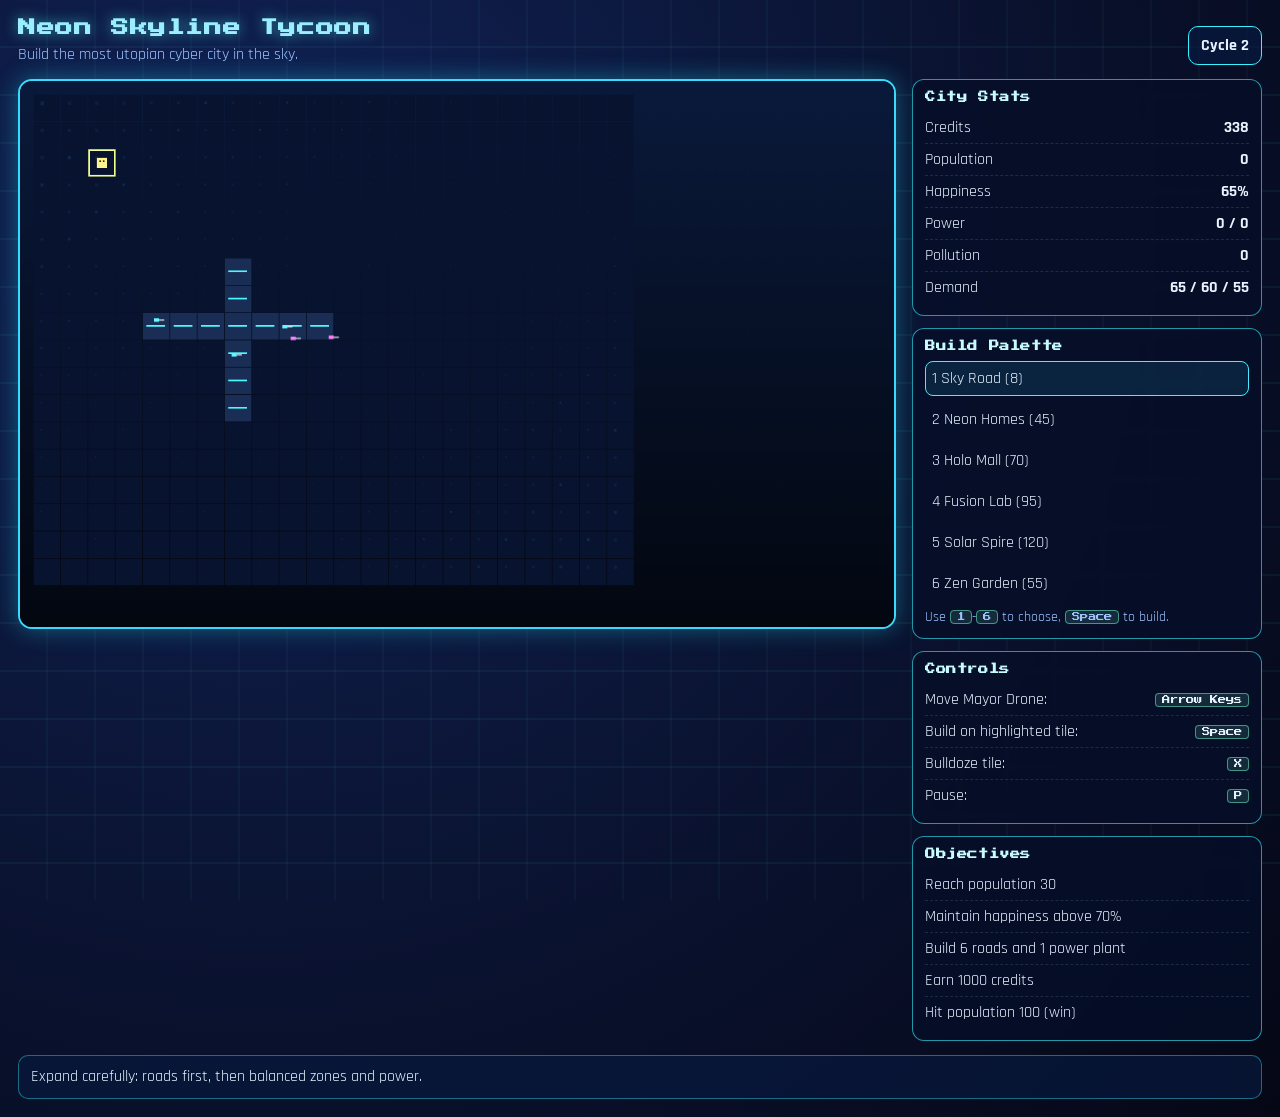
==== index.html @ f6641f3e "move website files to root for github pages" ====
<!doctype html>
<html lang="en">
  <head>
    <meta charset="UTF-8" />
    <meta name="viewport" content="width=device-width, initial-scale=1.0" />
    <title>Neon Skyline Tycoon</title>
    <link rel="preconnect" href="https://fonts.googleapis.com" />
    <link rel="preconnect" href="https://fonts.gstatic.com" crossorigin />
    <link
      href="https://fonts.googleapis.com/css2?family=Press+Start+2P&family=Rajdhani:wght@500;700&display=swap"
      rel="stylesheet"
    />
    <link rel="stylesheet" href="styles.css" />
  </head>
  <body>
    <div class="backdrop"></div>
    <main class="layout">
      <header class="topbar">
        <div>
          <h1>Neon Skyline Tycoon</h1>
          <p>Build the most utopian cyber city in the sky.</p>
        </div>
        <div class="meta" id="clock">Cycle 1</div>
      </header>

      <section class="game-wrap">
        <canvas id="game" width="1024" height="640" aria-label="game canvas"></canvas>

        <aside class="hud">
          <div class="card">
            <h2>City Stats</h2>
            <ul>
              <li><span>Credits</span><strong id="credits">0</strong></li>
              <li><span>Population</span><strong id="population">0</strong></li>
              <li><span>Happiness</span><strong id="happiness">0%</strong></li>
              <li><span>Power</span><strong id="power">0 / 0</strong></li>
              <li><span>Pollution</span><strong id="pollution">0</strong></li>
              <li><span>Demand</span><strong id="demand">0 / 0 / 0</strong></li>
            </ul>
          </div>

          <div class="card">
            <h2>Build Palette</h2>
            <ul class="palette" id="palette"></ul>
            <p class="tip">Use <kbd>1</kbd>-<kbd>6</kbd> to choose, <kbd>Space</kbd> to build.</p>
          </div>

          <div class="card">
            <h2>Controls</h2>
            <ul>
              <li>Move Mayor Drone: <kbd>Arrow Keys</kbd></li>
              <li>Build on highlighted tile: <kbd>Space</kbd></li>
              <li>Bulldoze tile: <kbd>X</kbd></li>
              <li>Pause: <kbd>P</kbd></li>
            </ul>
          </div>

          <div class="card">
            <h2>Objectives</h2>
            <ol id="objectives"></ol>
          </div>
        </aside>
      </section>

      <footer class="status" id="status">Welcome to your floating district.</footer>
    </main>

    <script src="game.js"></script>
  </body>
</html>
---- styles.css ----
:root {
  --bg0: #050715;
  --bg1: #0b1536;
  --bg2: #102256;
  --panel: rgba(6, 14, 40, 0.86);
  --panel-border: #38f2ff;
  --accent: #5eff9d;
  --warn: #ffd166;
  --danger: #ff6b6b;
  --text: #e8f3ff;
  --muted: #9ec3ff;
}

* {
  box-sizing: border-box;
}

html,
body {
  margin: 0;
  min-height: 100%;
  background: radial-gradient(circle at 20% 20%, var(--bg2), var(--bg1) 45%, var(--bg0));
  color: var(--text);
  font-family: "Rajdhani", sans-serif;
}

.backdrop {
  position: fixed;
  inset: 0;
  pointer-events: none;
  background-image:
    linear-gradient(transparent 96%, rgba(120, 255, 240, 0.15) 96%),
    linear-gradient(90deg, transparent 96%, rgba(120, 255, 240, 0.1) 96%);
  background-size: 48px 48px;
  opacity: 0.35;
}

.layout {
  position: relative;
  max-width: 1500px;
  margin: 0 auto;
  padding: 18px;
}

.topbar {
  display: flex;
  align-items: flex-end;
  justify-content: space-between;
  gap: 16px;
  margin-bottom: 14px;
}

h1,
h2 {
  margin: 0;
  font-family: "Press Start 2P", cursive;
  letter-spacing: 0.6px;
}

h1 {
  font-size: 1.1rem;
  color: #9beeff;
  text-shadow: 0 0 14px rgba(80, 255, 246, 0.55);
}

.topbar p {
  margin: 8px 0 0;
  color: var(--muted);
}

.meta {
  padding: 8px 12px;
  border: 1px solid var(--panel-border);
  border-radius: 10px;
  background: rgba(8, 25, 62, 0.76);
  font-weight: 700;
}

.game-wrap {
  display: grid;
  grid-template-columns: minmax(320px, 1fr) 350px;
  gap: 16px;
  align-items: start;
}

#game {
  width: 100%;
  height: auto;
  border-radius: 14px;
  border: 2px solid #3cd9ff;
  box-shadow: 0 0 25px rgba(32, 236, 255, 0.35);
  background: #01060f;
}

.hud {
  display: grid;
  gap: 12px;
}

.card {
  background: var(--panel);
  border: 1px solid rgba(56, 242, 255, 0.6);
  border-radius: 12px;
  padding: 12px;
  backdrop-filter: blur(2px);
}

.card h2 {
  font-size: 0.64rem;
  margin-bottom: 10px;
  color: #c7fbff;
}

.card ul,
.card ol {
  margin: 0;
  padding: 0;
  list-style: none;
}

.card li {
  display: flex;
  justify-content: space-between;
  align-items: center;
  gap: 12px;
  padding: 5px 0;
  border-bottom: 1px dashed rgba(155, 225, 255, 0.14);
}

.card li:last-child {
  border-bottom: none;
}

.palette {
  display: grid;
  gap: 6px;
}

.palette li {
  cursor: pointer;
  border: 1px solid transparent;
  border-radius: 8px;
  padding: 6px;
  transition: 130ms ease;
}

.palette li.active,
.palette li:hover {
  border-color: #4be9ff;
  background: rgba(52, 214, 255, 0.1);
}

.tip {
  margin: 8px 0 0;
  color: var(--muted);
  font-size: 0.9rem;
}

kbd {
  background: rgba(120, 255, 210, 0.12);
  border: 1px solid rgba(120, 255, 210, 0.5);
  border-radius: 4px;
  padding: 2px 6px;
  font-family: "Press Start 2P", cursive;
  font-size: 0.52rem;
}

.status {
  margin-top: 14px;
  padding: 10px 12px;
  border-radius: 10px;
  background: rgba(8, 25, 62, 0.7);
  border: 1px solid rgba(56, 242, 255, 0.4);
  min-height: 44px;
}

@media (max-width: 1180px) {
  .game-wrap {
    grid-template-columns: 1fr;
  }

  .hud {
    grid-template-columns: repeat(2, minmax(200px, 1fr));
  }
}

@media (max-width: 780px) {
  .hud {
    grid-template-columns: 1fr;
  }

  h1 {
    font-size: 0.86rem;
  }
}
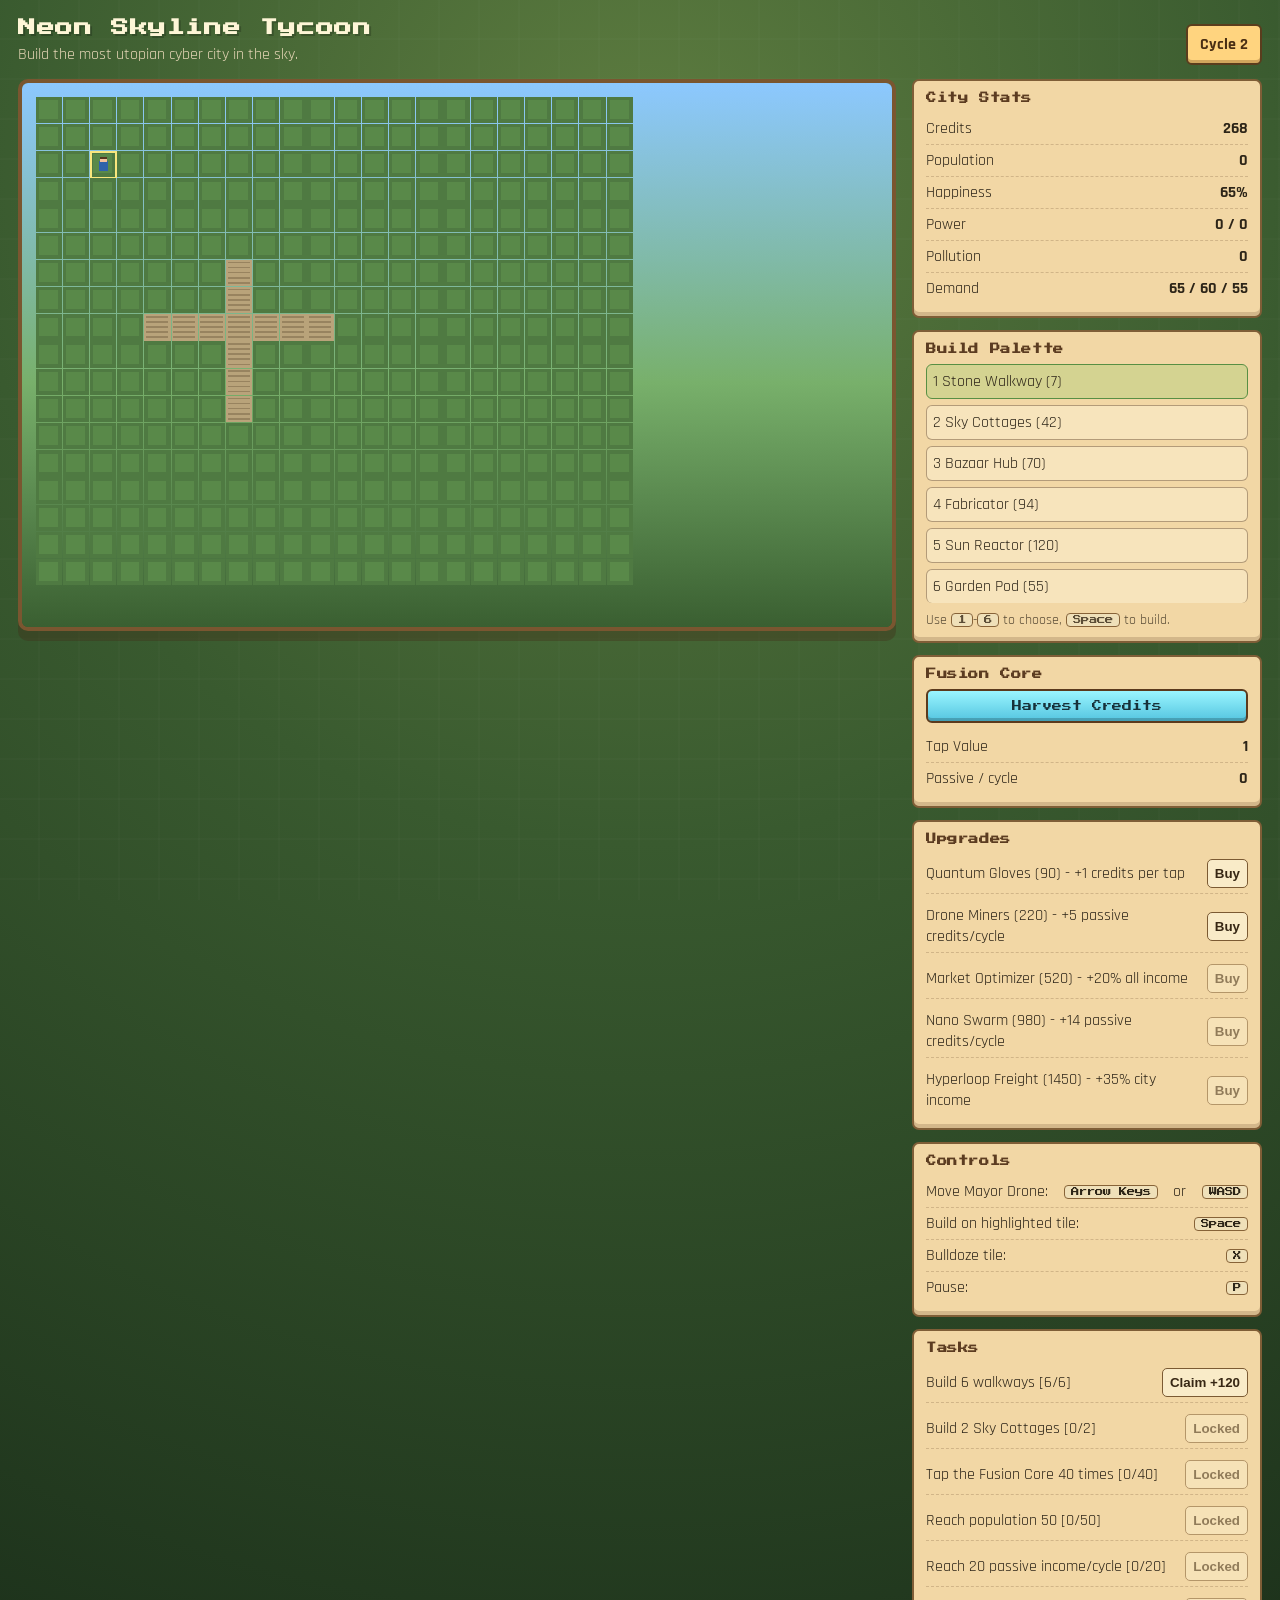
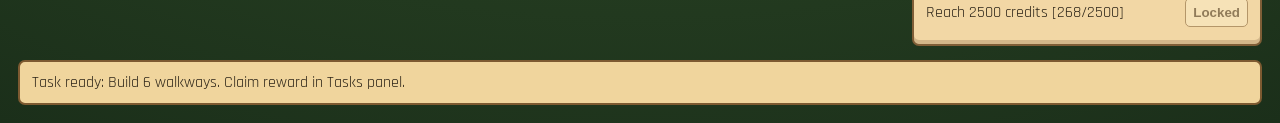
==== commit 399f4a79: "v2" ====
--- a/index.html
+++ b/index.html
@@ -46,9 +46,23 @@
           </div>
 
           <div class="card">
+            <h2>Fusion Core</h2>
+            <button id="core-click" class="core-button">Harvest Credits</button>
+            <ul>
+              <li><span>Tap Value</span><strong id="tap-value">1</strong></li>
+              <li><span>Passive / cycle</span><strong id="passive-rate">0</strong></li>
+            </ul>
+          </div>
+
+          <div class="card">
+            <h2>Upgrades</h2>
+            <ul class="upgrades" id="upgrades"></ul>
+          </div>
+
+          <div class="card">
             <h2>Controls</h2>
             <ul>
-              <li>Move Mayor Drone: <kbd>Arrow Keys</kbd></li>
+              <li>Move Mayor Drone: <kbd>Arrow Keys</kbd> or <kbd>WASD</kbd></li>
               <li>Build on highlighted tile: <kbd>Space</kbd></li>
               <li>Bulldoze tile: <kbd>X</kbd></li>
               <li>Pause: <kbd>P</kbd></li>
@@ -56,8 +70,8 @@
           </div>
 
           <div class="card">
-            <h2>Objectives</h2>
-            <ol id="objectives"></ol>
+            <h2>Tasks</h2>
+            <ol id="objectives" class="tasks"></ol>
           </div>
         </aside>
       </section>
--- a/styles.css
+++ b/styles.css
@@ -1,14 +1,15 @@
 :root {
-  --bg0: #050715;
-  --bg1: #0b1536;
-  --bg2: #102256;
-  --panel: rgba(6, 14, 40, 0.86);
-  --panel-border: #38f2ff;
-  --accent: #5eff9d;
-  --warn: #ffd166;
-  --danger: #ff6b6b;
-  --text: #e8f3ff;
-  --muted: #9ec3ff;
+  --bg0: #1b2f1a;
+  --bg1: #274425;
+  --bg2: #395a2f;
+  --panel: #f2d7a5;
+  --panel-dark: #d8b67f;
+  --panel-border: #7f5e37;
+  --accent: #58b368;
+  --warn: #d69231;
+  --danger: #cb4a3e;
+  --text: #2d2518;
+  --muted: #5b4d37;
 }
 
 * {
@@ -19,7 +20,7 @@
 body {
   margin: 0;
   min-height: 100%;
-  background: radial-gradient(circle at 20% 20%, var(--bg2), var(--bg1) 45%, var(--bg0));
+  background: radial-gradient(circle at 50% 10%, #5e7d40, var(--bg2) 40%, var(--bg0));
   color: var(--text);
   font-family: "Rajdhani", sans-serif;
 }
@@ -29,10 +30,10 @@
   inset: 0;
   pointer-events: none;
   background-image:
-    linear-gradient(transparent 96%, rgba(120, 255, 240, 0.15) 96%),
-    linear-gradient(90deg, transparent 96%, rgba(120, 255, 240, 0.1) 96%);
-  background-size: 48px 48px;
-  opacity: 0.35;
+    linear-gradient(transparent 95%, rgba(255, 255, 255, 0.08) 95%),
+    linear-gradient(90deg, transparent 95%, rgba(255, 255, 255, 0.08) 95%);
+  background-size: 40px 40px;
+  opacity: 0.22;
 }
 
 .layout {
@@ -59,21 +60,23 @@
 
 h1 {
   font-size: 1.1rem;
-  color: #9beeff;
-  text-shadow: 0 0 14px rgba(80, 255, 246, 0.55);
+  color: #fef6d7;
+  text-shadow: 2px 2px 0 rgba(0, 0, 0, 0.2);
 }
 
 .topbar p {
   margin: 8px 0 0;
-  color: var(--muted);
+  color: #e4d5b5;
 }
 
 .meta {
   padding: 8px 12px;
-  border: 1px solid var(--panel-border);
-  border-radius: 10px;
-  background: rgba(8, 25, 62, 0.76);
+  border: 2px solid #5a3d1d;
+  border-radius: 6px;
+  background: #ffd47f;
+  color: #4a2f14;
   font-weight: 700;
+  box-shadow: inset 0 -3px 0 rgba(121, 78, 29, 0.34);
 }
 
 .game-wrap {
@@ -86,10 +89,11 @@
 #game {
   width: 100%;
   height: auto;
-  border-radius: 14px;
-  border: 2px solid #3cd9ff;
-  box-shadow: 0 0 25px rgba(32, 236, 255, 0.35);
-  background: #01060f;
+  image-rendering: pixelated;
+  border-radius: 10px;
+  border: 4px solid #7a5630;
+  box-shadow: 0 10px 0 rgba(66, 44, 24, 0.35);
+  background: #355a2e;
 }
 
 .hud {
@@ -99,16 +103,16 @@
 
 .card {
   background: var(--panel);
-  border: 1px solid rgba(56, 242, 255, 0.6);
-  border-radius: 12px;
+  border: 2px solid var(--panel-border);
+  border-radius: 7px;
   padding: 12px;
-  backdrop-filter: blur(2px);
+  box-shadow: inset 0 -4px 0 rgba(84, 58, 31, 0.2);
 }
 
 .card h2 {
   font-size: 0.64rem;
   margin-bottom: 10px;
-  color: #c7fbff;
+  color: #5c3c21;
 }
 
 .card ul,
@@ -124,7 +128,7 @@
   align-items: center;
   gap: 12px;
   padding: 5px 0;
-  border-bottom: 1px dashed rgba(155, 225, 255, 0.14);
+  border-bottom: 1px dashed rgba(90, 62, 33, 0.22);
 }
 
 .card li:last-child {
@@ -138,16 +142,17 @@
 
 .palette li {
   cursor: pointer;
-  border: 1px solid transparent;
-  border-radius: 8px;
+  border: 1px solid rgba(96, 68, 40, 0.45);
+  border-radius: 6px;
   padding: 6px;
   transition: 130ms ease;
+  background: rgba(255, 245, 220, 0.42);
 }
 
 .palette li.active,
 .palette li:hover {
-  border-color: #4be9ff;
-  background: rgba(52, 214, 255, 0.1);
+  border-color: #588f44;
+  background: rgba(143, 202, 99, 0.3);
 }
 
 .tip {
@@ -156,9 +161,50 @@
   font-size: 0.9rem;
 }
 
+.core-button {
+  width: 100%;
+  border: 2px solid #5b3a1d;
+  border-radius: 6px;
+  background: linear-gradient(180deg, #9af5ff, #54c5e0);
+  color: #17313a;
+  font-family: "Press Start 2P", cursive;
+  font-size: 0.62rem;
+  padding: 10px 8px;
+  margin-bottom: 8px;
+  cursor: pointer;
+  box-shadow: inset 0 -3px 0 rgba(0, 0, 0, 0.2);
+}
+
+.core-button:active {
+  transform: translateY(1px);
+}
+
+.upgrades,
+.tasks {
+  display: grid;
+  gap: 6px;
+}
+
+.upgrade-button,
+.task-button {
+  border: 1px solid #7b5a33;
+  border-radius: 5px;
+  background: #f9ebc8;
+  color: #372714;
+  padding: 6px 7px;
+  font-weight: 700;
+  cursor: pointer;
+}
+
+.upgrade-button[disabled],
+.task-button[disabled] {
+  opacity: 0.52;
+  cursor: not-allowed;
+}
+
 kbd {
-  background: rgba(120, 255, 210, 0.12);
-  border: 1px solid rgba(120, 255, 210, 0.5);
+  background: #efe0b9;
+  border: 1px solid #876338;
   border-radius: 4px;
   padding: 2px 6px;
   font-family: "Press Start 2P", cursive;
@@ -168,9 +214,9 @@
 .status {
   margin-top: 14px;
   padding: 10px 12px;
-  border-radius: 10px;
-  background: rgba(8, 25, 62, 0.7);
-  border: 1px solid rgba(56, 242, 255, 0.4);
+  border-radius: 7px;
+  background: #f0d59d;
+  border: 2px solid #7d5a31;
   min-height: 44px;
 }
 
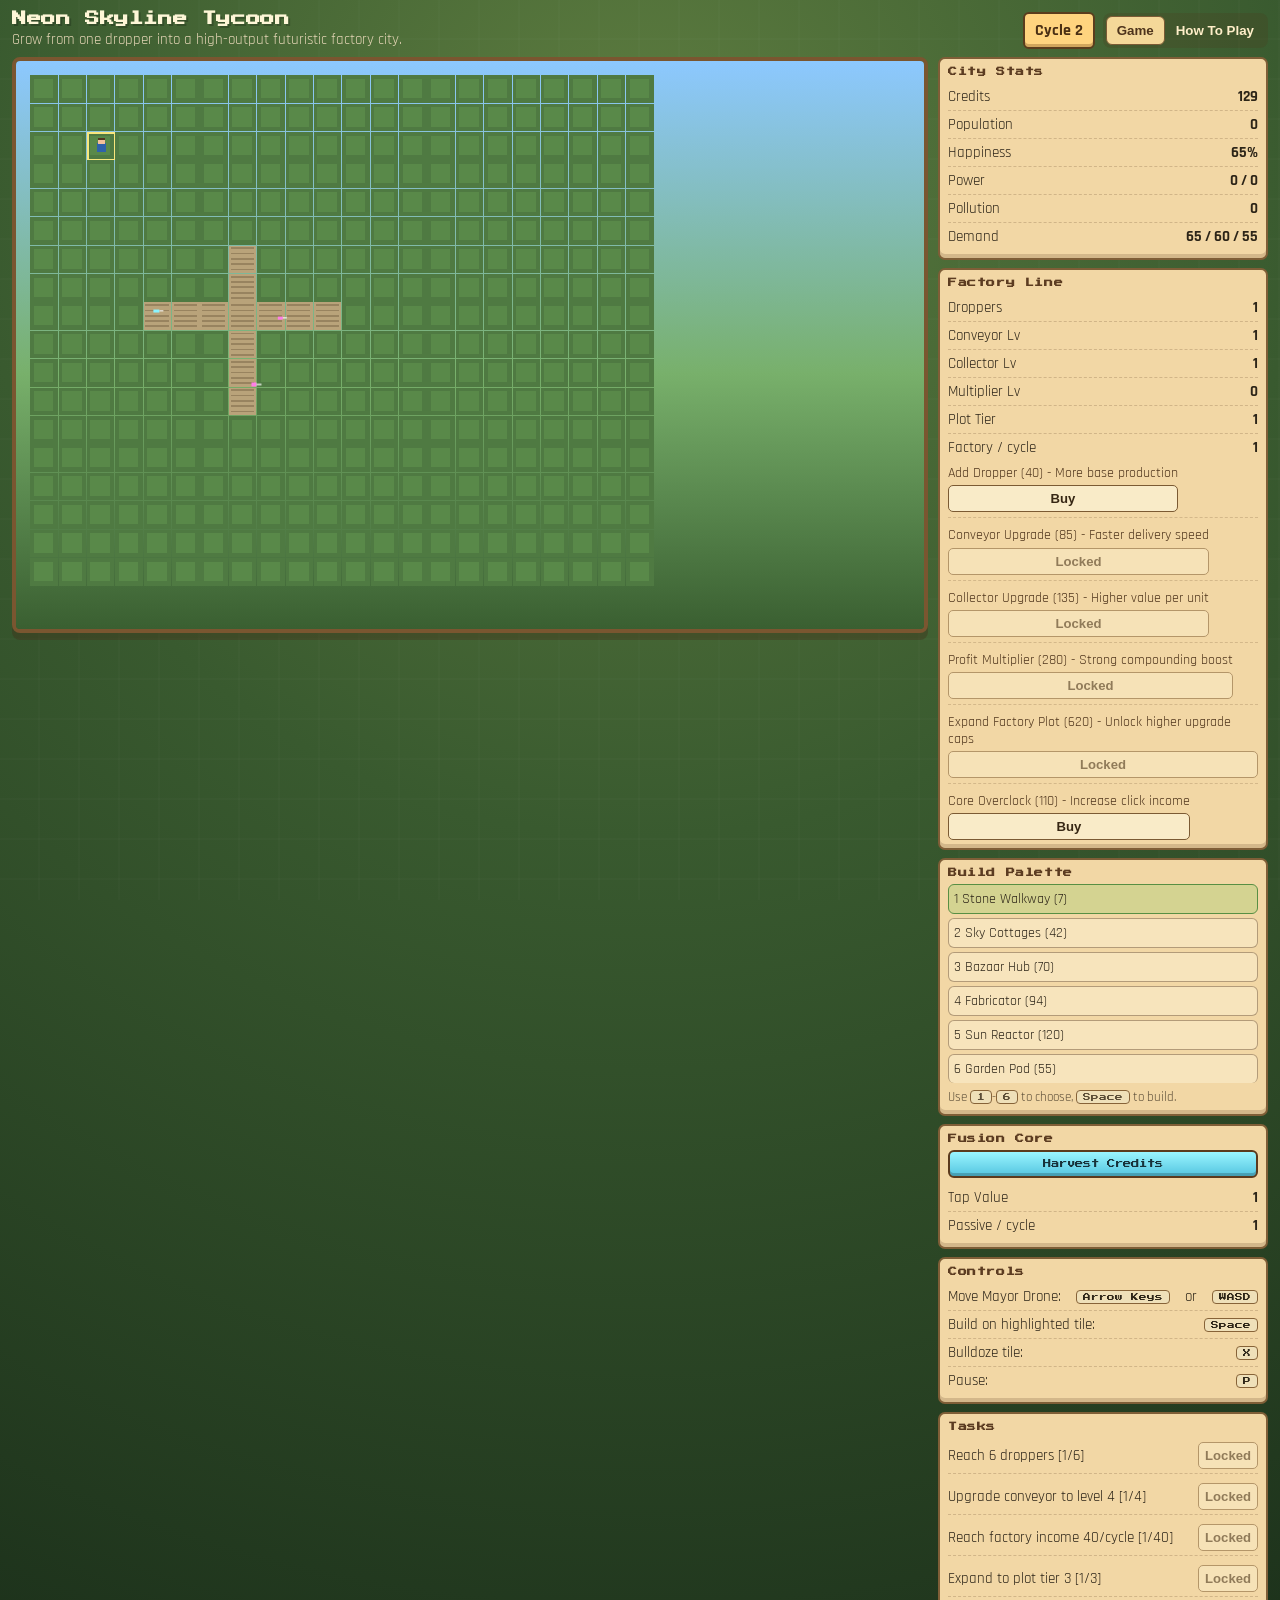
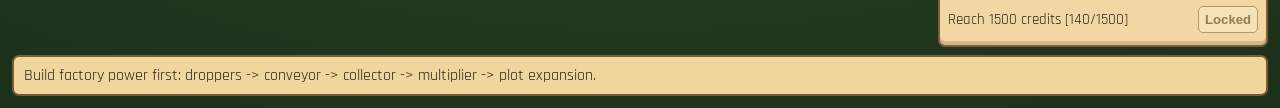
==== commit 9fa2f942: "v3" ====
--- a/index.html
+++ b/index.html
@@ -18,62 +18,93 @@
       <header class="topbar">
         <div>
           <h1>Neon Skyline Tycoon</h1>
-          <p>Build the most utopian cyber city in the sky.</p>
+          <p>Grow from one dropper into a high-output futuristic factory city.</p>
         </div>
-        <div class="meta" id="clock">Cycle 1</div>
+        <div class="topbar-right">
+          <div class="meta" id="clock">Cycle 1</div>
+          <div class="tabs" role="tablist" aria-label="Main tabs">
+            <button class="tab-btn active" id="tab-game" data-tab="game" role="tab" aria-selected="true">Game</button>
+            <button class="tab-btn" id="tab-how" data-tab="how" role="tab" aria-selected="false">How To Play</button>
+          </div>
+        </div>
       </header>
 
-      <section class="game-wrap">
-        <canvas id="game" width="1024" height="640" aria-label="game canvas"></canvas>
+      <section class="tab-panel active" id="panel-game" role="tabpanel" aria-labelledby="tab-game">
+        <section class="game-wrap">
+          <canvas id="game" width="1024" height="640" aria-label="game canvas"></canvas>
 
-        <aside class="hud">
-          <div class="card">
-            <h2>City Stats</h2>
-            <ul>
-              <li><span>Credits</span><strong id="credits">0</strong></li>
-              <li><span>Population</span><strong id="population">0</strong></li>
-              <li><span>Happiness</span><strong id="happiness">0%</strong></li>
-              <li><span>Power</span><strong id="power">0 / 0</strong></li>
-              <li><span>Pollution</span><strong id="pollution">0</strong></li>
-              <li><span>Demand</span><strong id="demand">0 / 0 / 0</strong></li>
-            </ul>
-          </div>
+          <aside class="hud">
+            <div class="card compact">
+              <h2>City Stats</h2>
+              <ul>
+                <li><span>Credits</span><strong id="credits">0</strong></li>
+                <li><span>Population</span><strong id="population">0</strong></li>
+                <li><span>Happiness</span><strong id="happiness">0%</strong></li>
+                <li><span>Power</span><strong id="power">0 / 0</strong></li>
+                <li><span>Pollution</span><strong id="pollution">0</strong></li>
+                <li><span>Demand</span><strong id="demand">0 / 0 / 0</strong></li>
+              </ul>
+            </div>
 
-          <div class="card">
-            <h2>Build Palette</h2>
-            <ul class="palette" id="palette"></ul>
-            <p class="tip">Use <kbd>1</kbd>-<kbd>6</kbd> to choose, <kbd>Space</kbd> to build.</p>
-          </div>
+            <div class="card compact">
+              <h2>Factory Line</h2>
+              <ul>
+                <li><span>Droppers</span><strong id="dropper-count">1</strong></li>
+                <li><span>Conveyor Lv</span><strong id="conveyor-level">1</strong></li>
+                <li><span>Collector Lv</span><strong id="collector-level">1</strong></li>
+                <li><span>Multiplier Lv</span><strong id="multiplier-level">0</strong></li>
+                <li><span>Plot Tier</span><strong id="plot-tier">1</strong></li>
+                <li><span>Factory / cycle</span><strong id="factory-rate">0</strong></li>
+              </ul>
+              <ul class="upgrades" id="factory-actions"></ul>
+            </div>
 
-          <div class="card">
-            <h2>Fusion Core</h2>
-            <button id="core-click" class="core-button">Harvest Credits</button>
-            <ul>
-              <li><span>Tap Value</span><strong id="tap-value">1</strong></li>
-              <li><span>Passive / cycle</span><strong id="passive-rate">0</strong></li>
-            </ul>
-          </div>
+            <div class="card compact">
+              <h2>Build Palette</h2>
+              <ul class="palette" id="palette"></ul>
+              <p class="tip">Use <kbd>1</kbd>-<kbd>6</kbd> to choose, <kbd>Space</kbd> to build.</p>
+            </div>
 
-          <div class="card">
-            <h2>Upgrades</h2>
-            <ul class="upgrades" id="upgrades"></ul>
-          </div>
+            <div class="card compact">
+              <h2>Fusion Core</h2>
+              <button id="core-click" class="core-button">Harvest Credits</button>
+              <ul>
+                <li><span>Tap Value</span><strong id="tap-value">1</strong></li>
+                <li><span>Passive / cycle</span><strong id="passive-rate">0</strong></li>
+              </ul>
+            </div>
 
-          <div class="card">
-            <h2>Controls</h2>
-            <ul>
-              <li>Move Mayor Drone: <kbd>Arrow Keys</kbd> or <kbd>WASD</kbd></li>
-              <li>Build on highlighted tile: <kbd>Space</kbd></li>
-              <li>Bulldoze tile: <kbd>X</kbd></li>
-              <li>Pause: <kbd>P</kbd></li>
-            </ul>
-          </div>
+            <div class="card compact">
+              <h2>Controls</h2>
+              <ul>
+                <li>Move Mayor Drone: <kbd>Arrow Keys</kbd> or <kbd>WASD</kbd></li>
+                <li>Build on highlighted tile: <kbd>Space</kbd></li>
+                <li>Bulldoze tile: <kbd>X</kbd></li>
+                <li>Pause: <kbd>P</kbd></li>
+              </ul>
+            </div>
 
-          <div class="card">
-            <h2>Tasks</h2>
-            <ol id="objectives" class="tasks"></ol>
-          </div>
-        </aside>
+            <div class="card compact">
+              <h2>Tasks</h2>
+              <ol id="objectives" class="tasks"></ol>
+            </div>
+          </aside>
+        </section>
+      </section>
+
+      <section class="tab-panel" id="panel-how" role="tabpanel" aria-labelledby="tab-how" hidden>
+        <div class="card howto-card">
+          <h2>How To Play</h2>
+          <ol class="howto-list">
+            <li>Start by clicking Harvest Credits for your first cash.</li>
+            <li>Buy Factory upgrades in this order: Droppers, Conveyor, Collector, Multiplier.</li>
+            <li>Upgrade Plot Tier to unlock higher production caps and stronger scaling.</li>
+            <li>Use building tools to expand your city and increase city-based income.</li>
+            <li>Complete tasks and claim rewards to jump into mid-game faster.</li>
+            <li>Reinvest constantly for compounding growth. Credits never go below 0.</li>
+          </ol>
+          <p class="tip">Core tycoon loop: passive income -> reinvestment -> faster production -> bigger unlocks.</p>
+        </div>
       </section>
 
       <footer class="status" id="status">Welcome to your floating district.</footer>
--- a/styles.css
+++ b/styles.css
@@ -38,17 +38,23 @@
 
 .layout {
   position: relative;
-  max-width: 1500px;
+  max-width: 1360px;
   margin: 0 auto;
-  padding: 18px;
+  padding: 12px;
 }
 
 .topbar {
   display: flex;
-  align-items: flex-end;
+  align-items: center;
   justify-content: space-between;
-  gap: 16px;
-  margin-bottom: 14px;
+  gap: 10px;
+  margin-bottom: 8px;
+}
+
+.topbar-right {
+  display: flex;
+  align-items: center;
+  gap: 8px;
 }
 
 h1,
@@ -59,18 +65,19 @@
 }
 
 h1 {
-  font-size: 1.1rem;
+  font-size: 0.9rem;
   color: #fef6d7;
   text-shadow: 2px 2px 0 rgba(0, 0, 0, 0.2);
 }
 
 .topbar p {
-  margin: 8px 0 0;
+  margin: 4px 0 0;
   color: #e4d5b5;
+  font-size: 0.96rem;
 }
 
 .meta {
-  padding: 8px 12px;
+  padding: 6px 10px;
   border: 2px solid #5a3d1d;
   border-radius: 6px;
   background: #ffd47f;
@@ -79,10 +86,41 @@
   box-shadow: inset 0 -3px 0 rgba(121, 78, 29, 0.34);
 }
 
+.tabs {
+  display: flex;
+  background: rgba(78, 57, 30, 0.22);
+  padding: 3px;
+  border-radius: 8px;
+}
+
+.tab-btn {
+  border: 1px solid transparent;
+  background: transparent;
+  color: #ffeec9;
+  border-radius: 6px;
+  padding: 6px 10px;
+  font-weight: 700;
+  cursor: pointer;
+}
+
+.tab-btn.active {
+  border-color: #7a5b35;
+  background: #f4d899;
+  color: #4d331b;
+}
+
+.tab-panel {
+  display: none;
+}
+
+.tab-panel.active {
+  display: block;
+}
+
 .game-wrap {
   display: grid;
-  grid-template-columns: minmax(320px, 1fr) 350px;
-  gap: 16px;
+  grid-template-columns: minmax(320px, 1fr) 330px;
+  gap: 10px;
   align-items: start;
 }
 
@@ -90,28 +128,32 @@
   width: 100%;
   height: auto;
   image-rendering: pixelated;
-  border-radius: 10px;
+  border-radius: 8px;
   border: 4px solid #7a5630;
-  box-shadow: 0 10px 0 rgba(66, 44, 24, 0.35);
+  box-shadow: 0 7px 0 rgba(66, 44, 24, 0.35);
   background: #355a2e;
 }
 
 .hud {
   display: grid;
-  gap: 12px;
+  gap: 8px;
 }
 
 .card {
   background: var(--panel);
   border: 2px solid var(--panel-border);
   border-radius: 7px;
-  padding: 12px;
+  padding: 9px;
   box-shadow: inset 0 -4px 0 rgba(84, 58, 31, 0.2);
 }
 
+.card.compact {
+  padding: 8px;
+}
+
 .card h2 {
-  font-size: 0.64rem;
-  margin-bottom: 10px;
+  font-size: 0.56rem;
+  margin-bottom: 7px;
   color: #5c3c21;
 }
 
@@ -126,9 +168,10 @@
   display: flex;
   justify-content: space-between;
   align-items: center;
-  gap: 12px;
-  padding: 5px 0;
+  gap: 8px;
+  padding: 4px 0;
   border-bottom: 1px dashed rgba(90, 62, 33, 0.22);
+  font-size: 0.92rem;
 }
 
 .card li:last-child {
@@ -137,16 +180,17 @@
 
 .palette {
   display: grid;
-  gap: 6px;
+  gap: 4px;
 }
 
 .palette li {
   cursor: pointer;
   border: 1px solid rgba(96, 68, 40, 0.45);
   border-radius: 6px;
-  padding: 6px;
+  padding: 5px;
   transition: 130ms ease;
   background: rgba(255, 245, 220, 0.42);
+  font-size: 0.9rem;
 }
 
 .palette li.active,
@@ -156,9 +200,9 @@
 }
 
 .tip {
-  margin: 8px 0 0;
+  margin: 6px 0 0;
   color: var(--muted);
-  font-size: 0.9rem;
+  font-size: 0.84rem;
 }
 
 .core-button {
@@ -168,9 +212,9 @@
   background: linear-gradient(180deg, #9af5ff, #54c5e0);
   color: #17313a;
   font-family: "Press Start 2P", cursive;
-  font-size: 0.62rem;
-  padding: 10px 8px;
-  margin-bottom: 8px;
+  font-size: 0.52rem;
+  padding: 8px 7px;
+  margin-bottom: 6px;
   cursor: pointer;
   box-shadow: inset 0 -3px 0 rgba(0, 0, 0, 0.2);
 }
@@ -182,7 +226,7 @@
 .upgrades,
 .tasks {
   display: grid;
-  gap: 6px;
+  gap: 5px;
 }
 
 .upgrade-button,
@@ -191,9 +235,40 @@
   border-radius: 5px;
   background: #f9ebc8;
   color: #372714;
-  padding: 6px 7px;
+  padding: 5px 6px;
   font-weight: 700;
   cursor: pointer;
+  font-size: 0.82rem;
+}
+
+.upgrades li {
+  display: grid;
+  gap: 4px;
+  border-bottom: 1px dashed rgba(90, 62, 33, 0.2);
+  padding-bottom: 5px;
+}
+
+.upgrades li:last-child {
+  border-bottom: none;
+  padding-bottom: 0;
+}
+
+.upgrade-label {
+  font-size: 0.85rem;
+  color: #50361d;
+  line-height: 1.2;
+}
+
+.howto-card {
+  max-width: 860px;
+  margin: 0 auto;
+}
+
+.howto-list {
+  margin: 0;
+  padding-left: 18px;
+  display: grid;
+  gap: 6px;
 }
 
 .upgrade-button[disabled],
@@ -208,16 +283,16 @@
   border-radius: 4px;
   padding: 2px 6px;
   font-family: "Press Start 2P", cursive;
-  font-size: 0.52rem;
+  font-size: 0.48rem;
 }
 
 .status {
-  margin-top: 14px;
-  padding: 10px 12px;
+  margin-top: 8px;
+  padding: 8px 10px;
   border-radius: 7px;
   background: #f0d59d;
   border: 2px solid #7d5a31;
-  min-height: 44px;
+  min-height: 36px;
 }
 
 @media (max-width: 1180px) {
@@ -231,11 +306,21 @@
 }
 
 @media (max-width: 780px) {
+  .topbar {
+    flex-direction: column;
+    align-items: flex-start;
+  }
+
+  .topbar-right {
+    width: 100%;
+    justify-content: space-between;
+  }
+
   .hud {
     grid-template-columns: 1fr;
   }
 
   h1 {
-    font-size: 0.86rem;
-  }
-}
+    font-size: 0.76rem;
+  }
+}
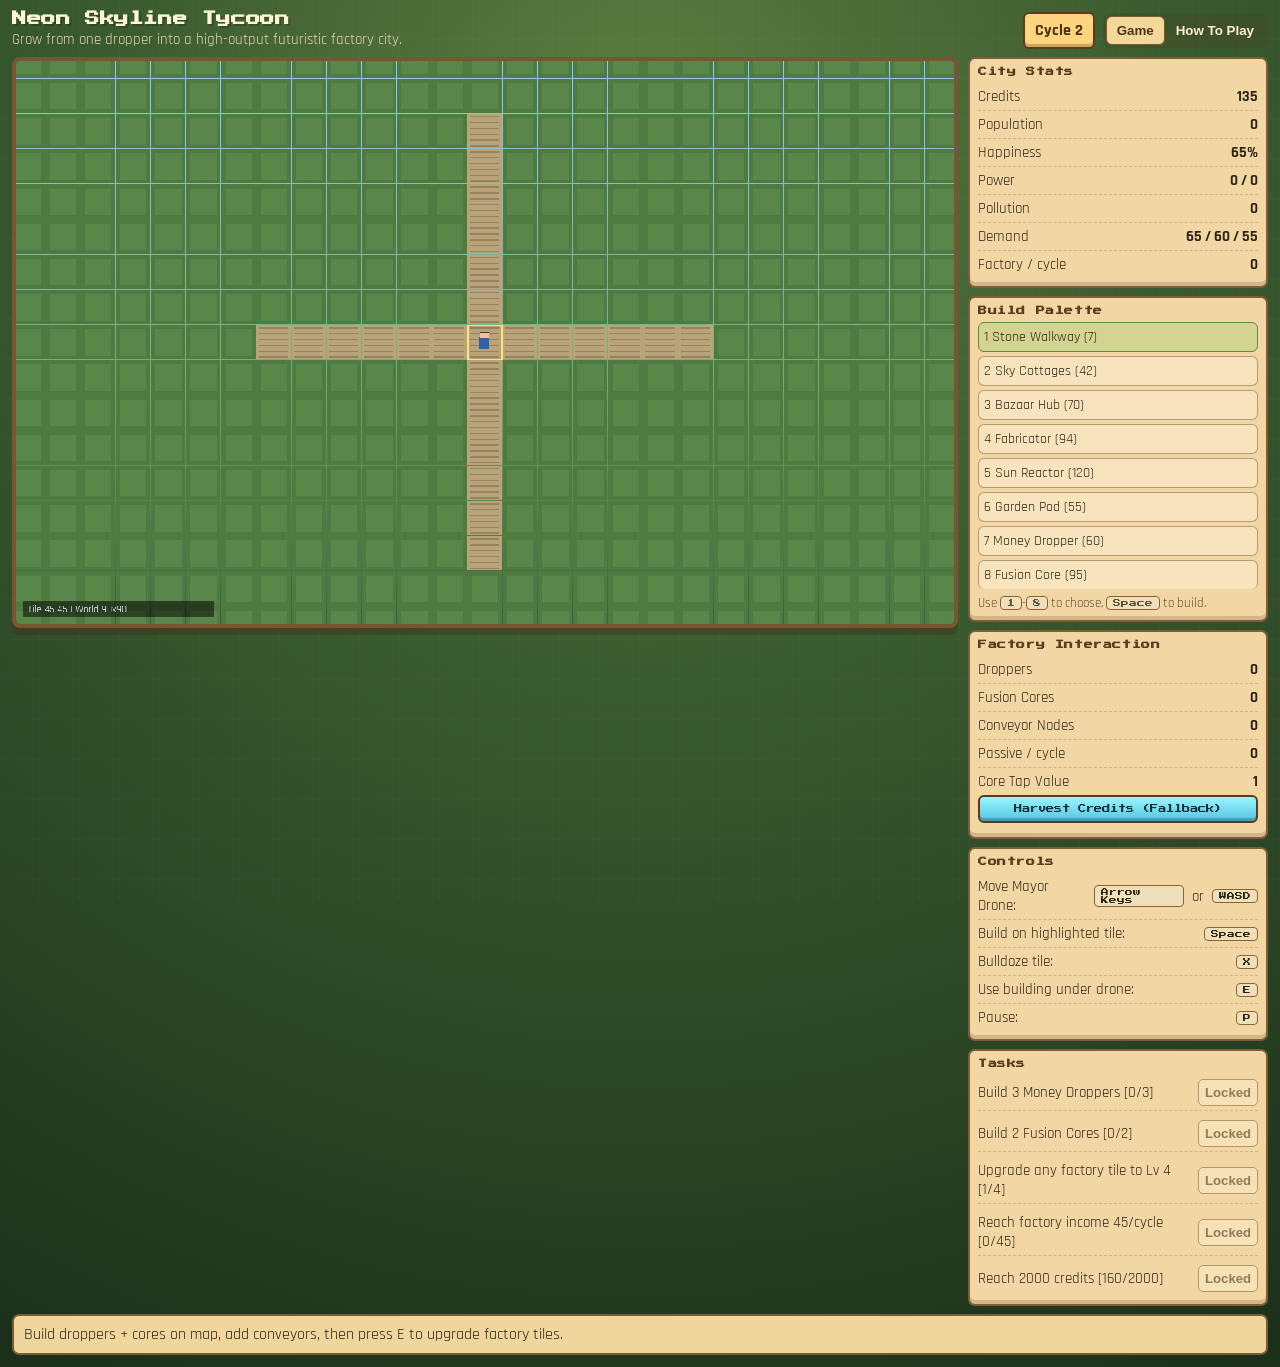
==== commit a1e7dabb: "v43" ====
--- a/index.html
+++ b/index.html
@@ -31,7 +31,7 @@
 
       <section class="tab-panel active" id="panel-game" role="tabpanel" aria-labelledby="tab-game">
         <section class="game-wrap">
-          <canvas id="game" width="1024" height="640" aria-label="game canvas"></canvas>
+          <canvas id="game" width="1280" height="768" aria-label="game canvas"></canvas>
 
           <aside class="hud">
             <div class="card compact">
@@ -43,35 +43,26 @@
                 <li><span>Power</span><strong id="power">0 / 0</strong></li>
                 <li><span>Pollution</span><strong id="pollution">0</strong></li>
                 <li><span>Demand</span><strong id="demand">0 / 0 / 0</strong></li>
-              </ul>
-            </div>
-
-            <div class="card compact">
-              <h2>Factory Line</h2>
-              <ul>
-                <li><span>Droppers</span><strong id="dropper-count">1</strong></li>
-                <li><span>Conveyor Lv</span><strong id="conveyor-level">1</strong></li>
-                <li><span>Collector Lv</span><strong id="collector-level">1</strong></li>
-                <li><span>Multiplier Lv</span><strong id="multiplier-level">0</strong></li>
-                <li><span>Plot Tier</span><strong id="plot-tier">1</strong></li>
                 <li><span>Factory / cycle</span><strong id="factory-rate">0</strong></li>
               </ul>
-              <ul class="upgrades" id="factory-actions"></ul>
             </div>
 
             <div class="card compact">
               <h2>Build Palette</h2>
               <ul class="palette" id="palette"></ul>
-              <p class="tip">Use <kbd>1</kbd>-<kbd>6</kbd> to choose, <kbd>Space</kbd> to build.</p>
+              <p class="tip">Use <kbd>1</kbd>-<kbd>8</kbd> to choose, <kbd>Space</kbd> to build.</p>
             </div>
 
             <div class="card compact">
-              <h2>Fusion Core</h2>
-              <button id="core-click" class="core-button">Harvest Credits</button>
+              <h2>Factory Interaction</h2>
               <ul>
-                <li><span>Tap Value</span><strong id="tap-value">1</strong></li>
+                <li><span>Droppers</span><strong id="dropper-count">0</strong></li>
+                <li><span>Fusion Cores</span><strong id="core-count">0</strong></li>
+                <li><span>Conveyor Nodes</span><strong id="conveyor-count">0</strong></li>
                 <li><span>Passive / cycle</span><strong id="passive-rate">0</strong></li>
+                <li><span>Core Tap Value</span><strong id="tap-value">1</strong></li>
               </ul>
+              <button id="core-click" class="core-button">Harvest Credits (Fallback)</button>
             </div>
 
             <div class="card compact">
@@ -80,6 +71,7 @@
                 <li>Move Mayor Drone: <kbd>Arrow Keys</kbd> or <kbd>WASD</kbd></li>
                 <li>Build on highlighted tile: <kbd>Space</kbd></li>
                 <li>Bulldoze tile: <kbd>X</kbd></li>
+                <li>Use building under drone: <kbd>E</kbd></li>
                 <li>Pause: <kbd>P</kbd></li>
               </ul>
             </div>
@@ -96,10 +88,10 @@
         <div class="card howto-card">
           <h2>How To Play</h2>
           <ol class="howto-list">
-            <li>Start by clicking Harvest Credits for your first cash.</li>
-            <li>Buy Factory upgrades in this order: Droppers, Conveyor, Collector, Multiplier.</li>
-            <li>Upgrade Plot Tier to unlock higher production caps and stronger scaling.</li>
-            <li>Use building tools to expand your city and increase city-based income.</li>
+            <li>Build Droppers and Fusion Cores directly on the map using the Build Palette.</li>
+            <li>Stand on a Dropper, Core, or Conveyor and press <kbd>E</kbd> to upgrade it.</li>
+            <li>Click Harvest Credits or use a Fusion Core for active cash boosts.</li>
+            <li>Build roads, housing, commerce, and industry to stack city income on top.</li>
             <li>Complete tasks and claim rewards to jump into mid-game faster.</li>
             <li>Reinvest constantly for compounding growth. Credits never go below 0.</li>
           </ol>
--- a/styles.css
+++ b/styles.css
@@ -38,7 +38,7 @@
 
 .layout {
   position: relative;
-  max-width: 1360px;
+  max-width: 1700px;
   margin: 0 auto;
   padding: 12px;
 }
@@ -119,7 +119,7 @@
 
 .game-wrap {
   display: grid;
-  grid-template-columns: minmax(320px, 1fr) 330px;
+  grid-template-columns: minmax(880px, 1fr) 300px;
   gap: 10px;
   align-items: start;
 }
@@ -127,6 +127,7 @@
 #game {
   width: 100%;
   height: auto;
+  max-height: 80vh;
   image-rendering: pixelated;
   border-radius: 8px;
   border: 4px solid #7a5630;
@@ -137,6 +138,7 @@
 .hud {
   display: grid;
   gap: 8px;
+  align-content: start;
 }
 
 .card {
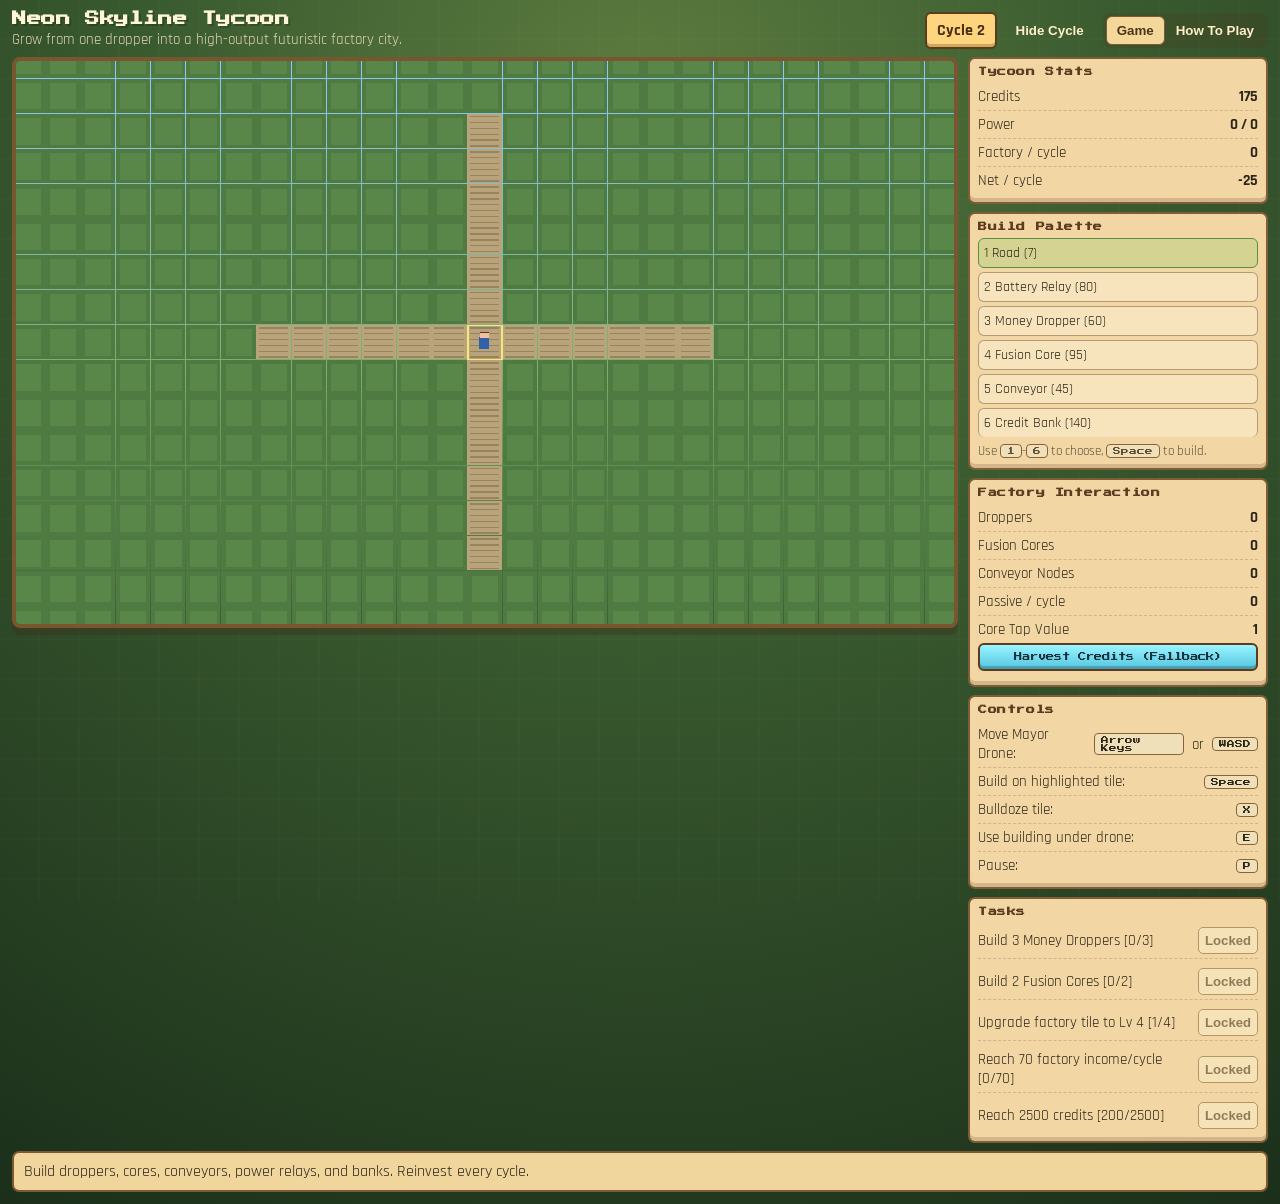
==== commit 6829f34c: "v5" ====
--- a/index.html
+++ b/index.html
@@ -22,6 +22,7 @@
         </div>
         <div class="topbar-right">
           <div class="meta" id="clock">Cycle 1</div>
+          <button class="tab-btn" id="toggle-cycle" type="button">Hide Cycle</button>
           <div class="tabs" role="tablist" aria-label="Main tabs">
             <button class="tab-btn active" id="tab-game" data-tab="game" role="tab" aria-selected="true">Game</button>
             <button class="tab-btn" id="tab-how" data-tab="how" role="tab" aria-selected="false">How To Play</button>
@@ -35,22 +36,19 @@
 
           <aside class="hud">
             <div class="card compact">
-              <h2>City Stats</h2>
+              <h2>Tycoon Stats</h2>
               <ul>
                 <li><span>Credits</span><strong id="credits">0</strong></li>
-                <li><span>Population</span><strong id="population">0</strong></li>
-                <li><span>Happiness</span><strong id="happiness">0%</strong></li>
                 <li><span>Power</span><strong id="power">0 / 0</strong></li>
-                <li><span>Pollution</span><strong id="pollution">0</strong></li>
-                <li><span>Demand</span><strong id="demand">0 / 0 / 0</strong></li>
                 <li><span>Factory / cycle</span><strong id="factory-rate">0</strong></li>
+                <li><span>Net / cycle</span><strong id="net-rate">0</strong></li>
               </ul>
             </div>
 
             <div class="card compact">
               <h2>Build Palette</h2>
               <ul class="palette" id="palette"></ul>
-              <p class="tip">Use <kbd>1</kbd>-<kbd>8</kbd> to choose, <kbd>Space</kbd> to build.</p>
+              <p class="tip">Use <kbd>1</kbd>-<kbd>6</kbd> to choose, <kbd>Space</kbd> to build.</p>
             </div>
 
             <div class="card compact">
@@ -88,11 +86,11 @@
         <div class="card howto-card">
           <h2>How To Play</h2>
           <ol class="howto-list">
-            <li>Build Droppers and Fusion Cores directly on the map using the Build Palette.</li>
-            <li>Stand on a Dropper, Core, or Conveyor and press <kbd>E</kbd> to upgrade it.</li>
-            <li>Click Harvest Credits or use a Fusion Core for active cash boosts.</li>
-            <li>Build roads, housing, commerce, and industry to stack city income on top.</li>
-            <li>Complete tasks and claim rewards to jump into mid-game faster.</li>
+            <li>Build Money Droppers and Fusion Cores directly on the map using the Build Palette.</li>
+            <li>Add Conveyors and Battery Relays to speed production and support power demand.</li>
+            <li>Stand on a Dropper, Core, Conveyor, or Battery Relay and press <kbd>E</kbd> to upgrade it.</li>
+            <li>Click Harvest Credits or stand on a Fusion Core and press <kbd>E</kbd> for active boosts.</li>
+            <li>Complete tasks and claim rewards to accelerate progression.</li>
             <li>Reinvest constantly for compounding growth. Credits never go below 0.</li>
           </ol>
           <p class="tip">Core tycoon loop: passive income -> reinvestment -> faster production -> bigger unlocks.</p>
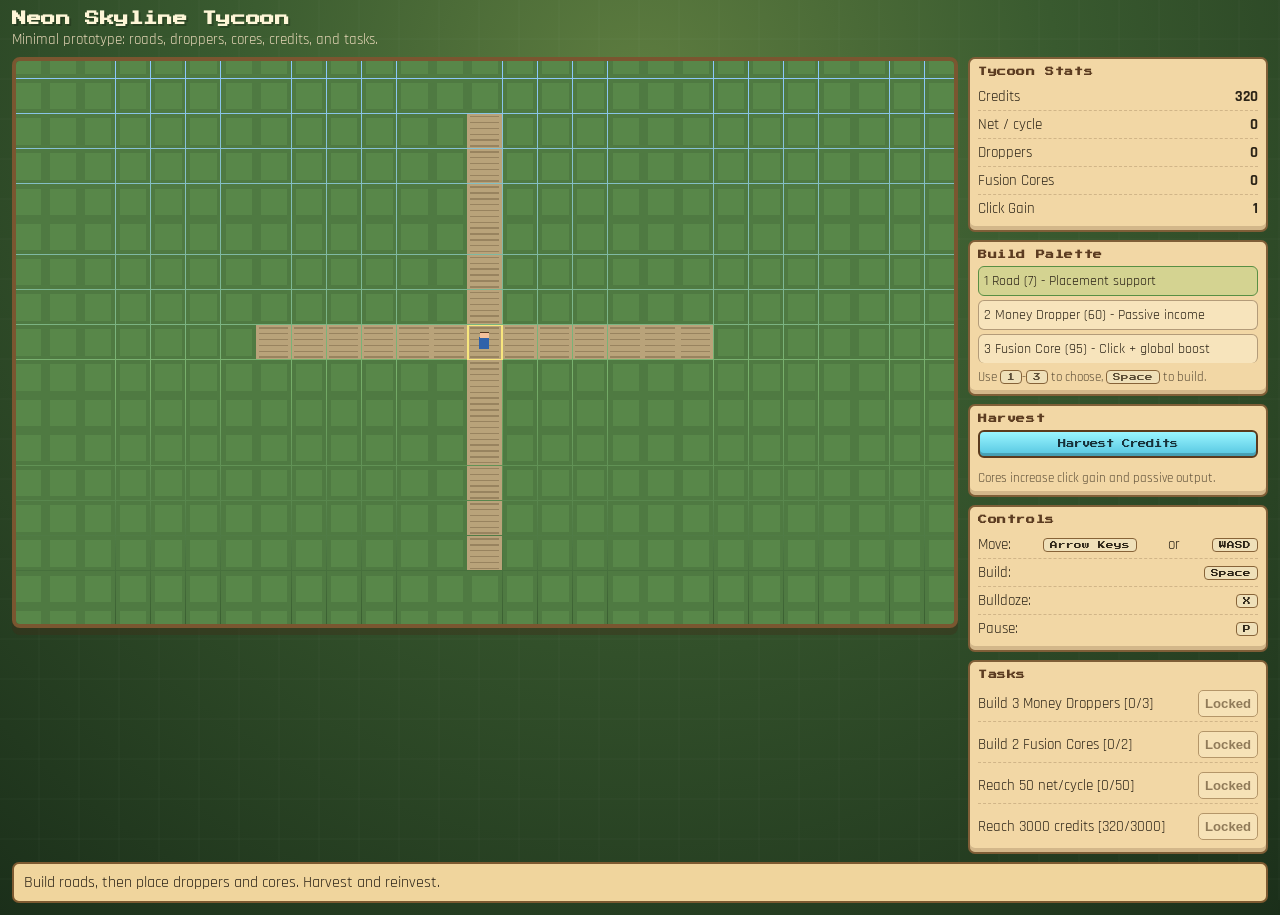
==== commit 258c82f1: "v9" ====
--- a/index.html
+++ b/index.html
@@ -18,83 +18,52 @@
       <header class="topbar">
         <div>
           <h1>Neon Skyline Tycoon</h1>
-          <p>Grow from one dropper into a high-output futuristic factory city.</p>
-        </div>
-        <div class="topbar-right">
-          <div class="meta" id="clock">Cycle 1</div>
-          <button class="tab-btn" id="toggle-cycle" type="button">Hide Cycle</button>
-          <div class="tabs" role="tablist" aria-label="Main tabs">
-            <button class="tab-btn active" id="tab-game" data-tab="game" role="tab" aria-selected="true">Game</button>
-            <button class="tab-btn" id="tab-how" data-tab="how" role="tab" aria-selected="false">How To Play</button>
-          </div>
+          <p>Minimal prototype: roads, droppers, cores, credits, and tasks.</p>
         </div>
       </header>
 
-      <section class="tab-panel active" id="panel-game" role="tabpanel" aria-labelledby="tab-game">
-        <section class="game-wrap">
-          <canvas id="game" width="1280" height="768" aria-label="game canvas"></canvas>
+      <section class="game-wrap">
+        <canvas id="game" width="1280" height="768" aria-label="game canvas"></canvas>
 
-          <aside class="hud">
-            <div class="card compact">
-              <h2>Tycoon Stats</h2>
-              <ul>
-                <li><span>Credits</span><strong id="credits">0</strong></li>
-                <li><span>Power</span><strong id="power">0 / 0</strong></li>
-                <li><span>Factory / cycle</span><strong id="factory-rate">0</strong></li>
-                <li><span>Net / cycle</span><strong id="net-rate">0</strong></li>
-              </ul>
-            </div>
+        <aside class="hud">
+          <div class="card compact">
+            <h2>Tycoon Stats</h2>
+            <ul>
+              <li><span>Credits</span><strong id="credits">0</strong></li>
+              <li><span>Net / cycle</span><strong id="net-rate">0</strong></li>
+              <li><span>Droppers</span><strong id="dropper-count">0</strong></li>
+              <li><span>Fusion Cores</span><strong id="core-count">0</strong></li>
+              <li><span>Click Gain</span><strong id="tap-value">1</strong></li>
+            </ul>
+          </div>
 
-            <div class="card compact">
-              <h2>Build Palette</h2>
-              <ul class="palette" id="palette"></ul>
-              <p class="tip">Use <kbd>1</kbd>-<kbd>6</kbd> to choose, <kbd>Space</kbd> to build.</p>
-            </div>
+          <div class="card compact">
+            <h2>Build Palette</h2>
+            <ul class="palette" id="palette"></ul>
+            <p class="tip">Use <kbd>1</kbd>-<kbd>3</kbd> to choose, <kbd>Space</kbd> to build.</p>
+          </div>
 
-            <div class="card compact">
-              <h2>Factory Interaction</h2>
-              <ul>
-                <li><span>Droppers</span><strong id="dropper-count">0</strong></li>
-                <li><span>Fusion Cores</span><strong id="core-count">0</strong></li>
-                <li><span>Conveyor Nodes</span><strong id="conveyor-count">0</strong></li>
-                <li><span>Passive / cycle</span><strong id="passive-rate">0</strong></li>
-                <li><span>Core Tap Value</span><strong id="tap-value">1</strong></li>
-              </ul>
-              <button id="core-click" class="core-button">Harvest Credits (Fallback)</button>
-            </div>
+          <div class="card compact">
+            <h2>Harvest</h2>
+            <button id="core-click" class="core-button">Harvest Credits</button>
+            <p class="tip">Cores increase click gain and passive output.</p>
+          </div>
 
-            <div class="card compact">
-              <h2>Controls</h2>
-              <ul>
-                <li>Move Mayor Drone: <kbd>Arrow Keys</kbd> or <kbd>WASD</kbd></li>
-                <li>Build on highlighted tile: <kbd>Space</kbd></li>
-                <li>Bulldoze tile: <kbd>X</kbd></li>
-                <li>Use building under drone: <kbd>E</kbd></li>
-                <li>Pause: <kbd>P</kbd></li>
-              </ul>
-            </div>
+          <div class="card compact">
+            <h2>Controls</h2>
+            <ul>
+              <li>Move: <kbd>Arrow Keys</kbd> or <kbd>WASD</kbd></li>
+              <li>Build: <kbd>Space</kbd></li>
+              <li>Bulldoze: <kbd>X</kbd></li>
+              <li>Pause: <kbd>P</kbd></li>
+            </ul>
+          </div>
 
-            <div class="card compact">
-              <h2>Tasks</h2>
-              <ol id="objectives" class="tasks"></ol>
-            </div>
-          </aside>
-        </section>
-      </section>
-
-      <section class="tab-panel" id="panel-how" role="tabpanel" aria-labelledby="tab-how" hidden>
-        <div class="card howto-card">
-          <h2>How To Play</h2>
-          <ol class="howto-list">
-            <li>Build Money Droppers and Fusion Cores directly on the map using the Build Palette.</li>
-            <li>Add Conveyors and Battery Relays to speed production and support power demand.</li>
-            <li>Stand on a Dropper, Core, Conveyor, or Battery Relay and press <kbd>E</kbd> to upgrade it.</li>
-            <li>Click Harvest Credits or stand on a Fusion Core and press <kbd>E</kbd> for active boosts.</li>
-            <li>Complete tasks and claim rewards to accelerate progression.</li>
-            <li>Reinvest constantly for compounding growth. Credits never go below 0.</li>
-          </ol>
-          <p class="tip">Core tycoon loop: passive income -> reinvestment -> faster production -> bigger unlocks.</p>
-        </div>
+          <div class="card compact">
+            <h2>Tasks</h2>
+            <ol id="objectives" class="tasks"></ol>
+          </div>
+        </aside>
       </section>
 
       <footer class="status" id="status">Welcome to your floating district.</footer>
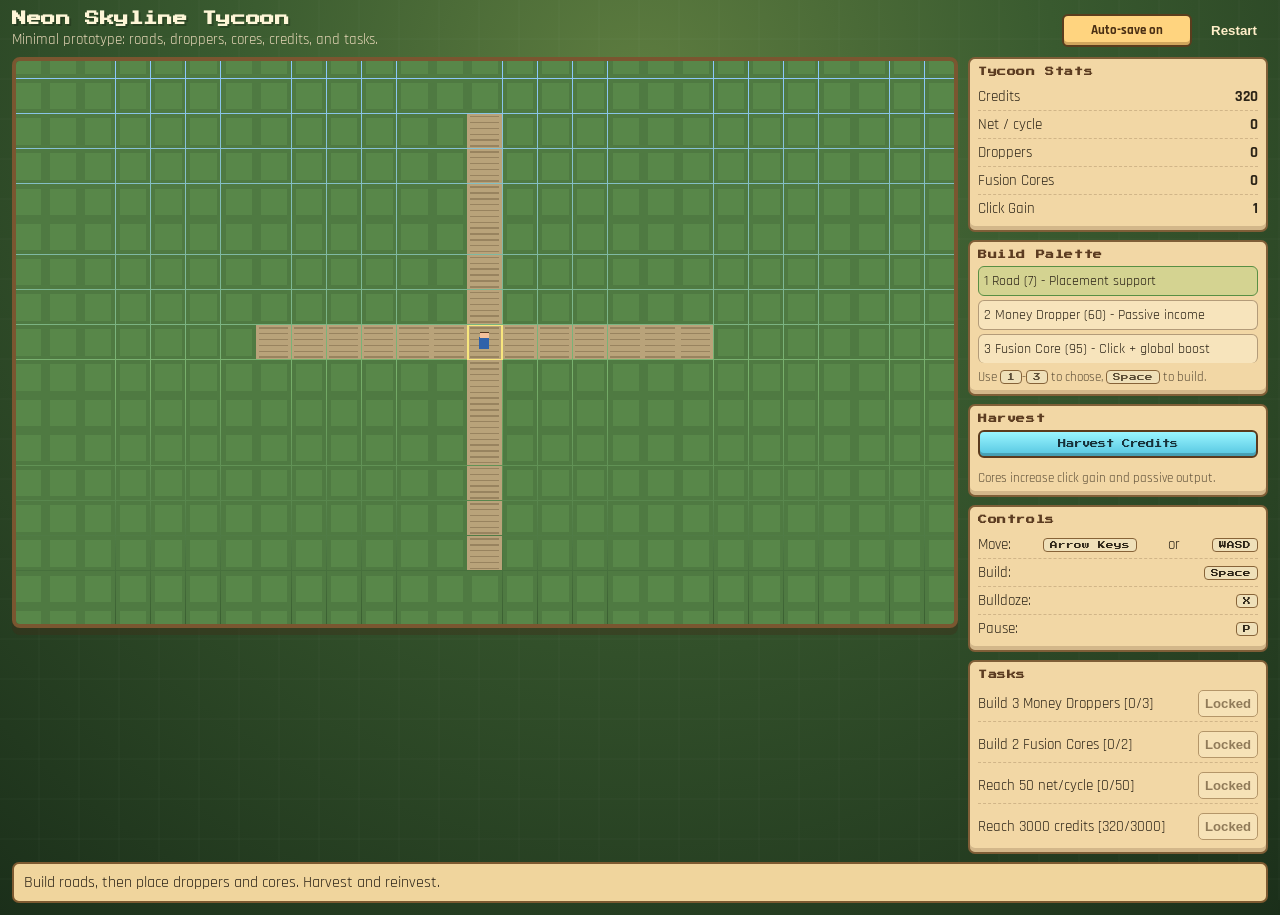
==== commit a6fdf645: "saving2" ====
--- a/index.html
+++ b/index.html
@@ -19,6 +19,10 @@
         <div>
           <h1>Neon Skyline Tycoon</h1>
           <p>Minimal prototype: roads, droppers, cores, credits, and tasks.</p>
+        </div>
+        <div class="topbar-right">
+          <div class="meta save-indicator" id="save-indicator">Not saved yet</div>
+          <button class="tab-btn" id="restart-btn" type="button">Restart</button>
         </div>
       </header>
 
--- a/styles.css
+++ b/styles.css
@@ -57,6 +57,22 @@
   gap: 8px;
 }
 
+.save-indicator {
+  min-width: 130px;
+  text-align: center;
+  font-size: 0.84rem;
+}
+
+.save-indicator.saved {
+  background: #dcffbc;
+  color: #35511b;
+}
+
+.save-indicator.loaded {
+  background: #c8f4ff;
+  color: #1f4452;
+}
+
 h1,
 h2 {
   margin: 0;
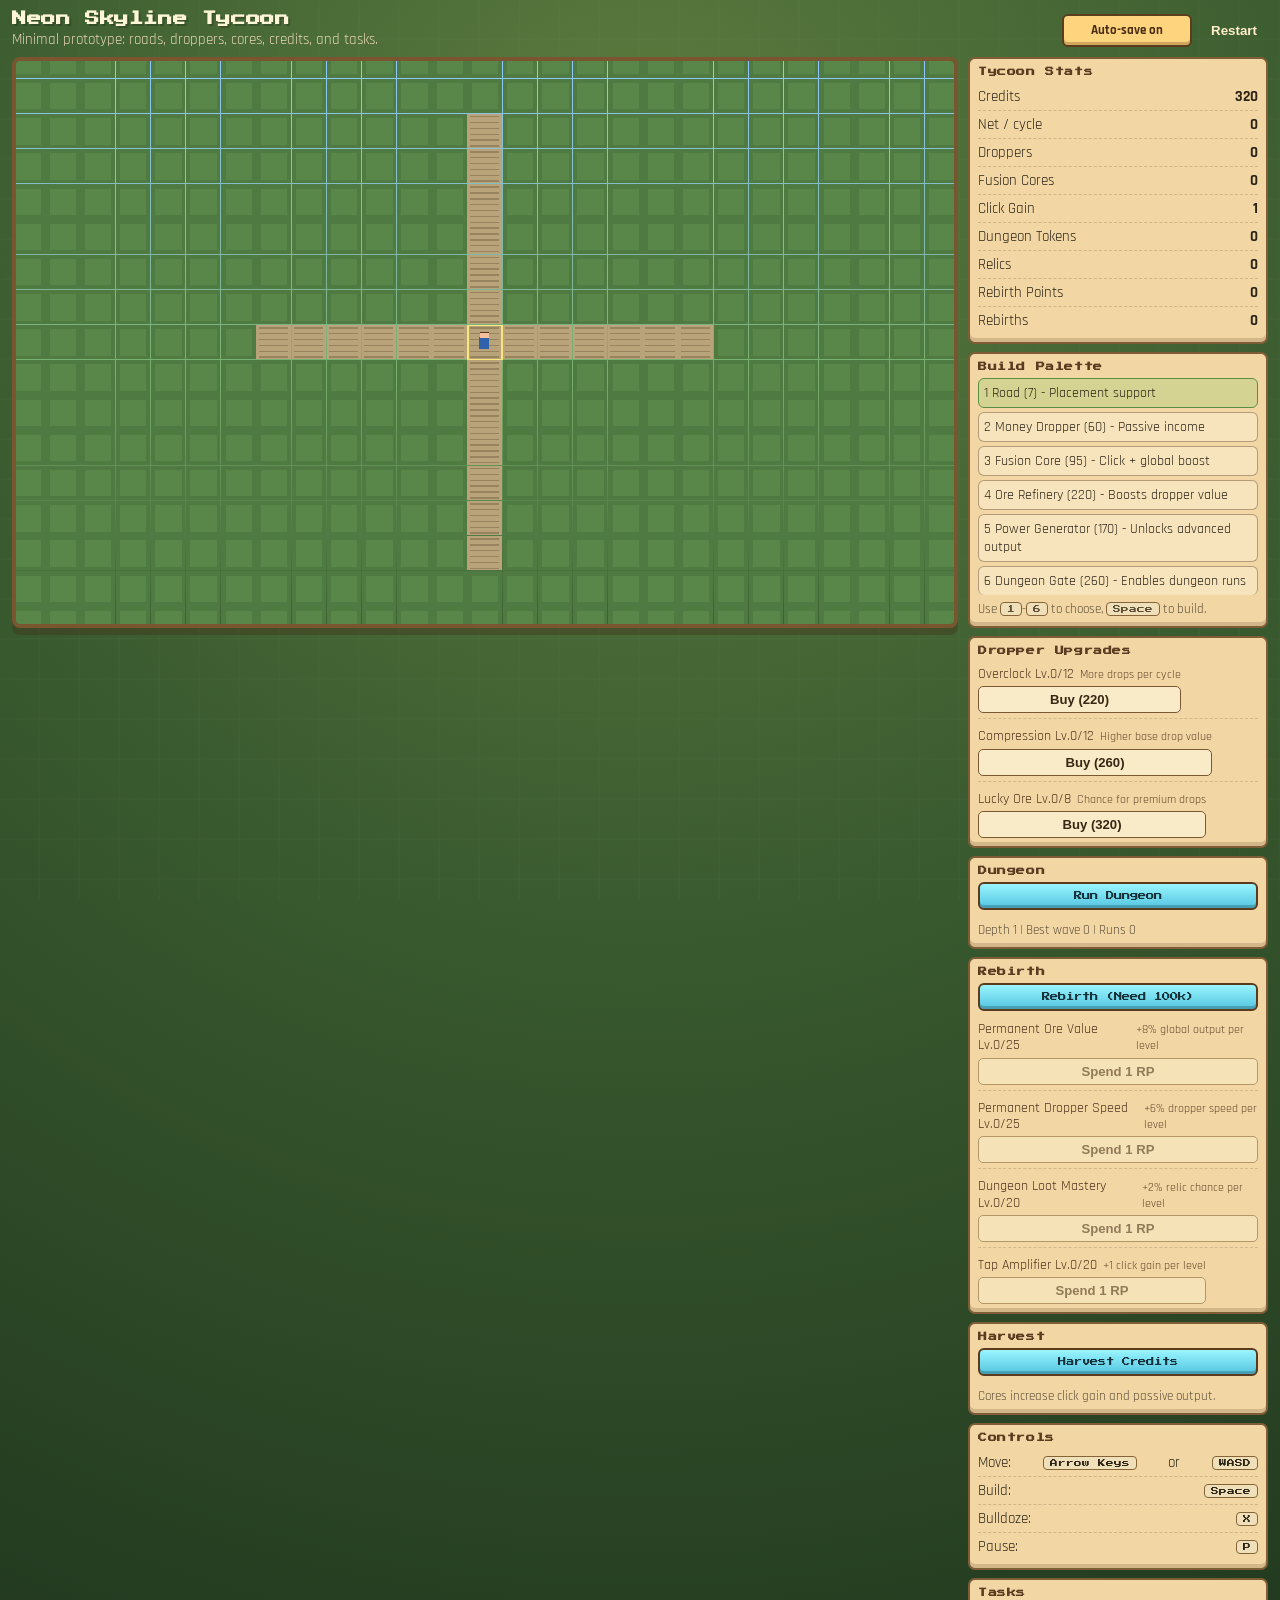
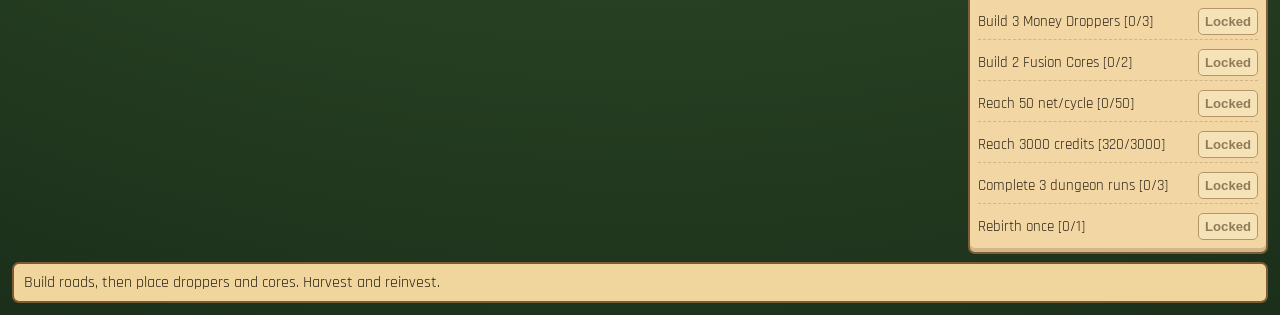
==== commit 60314adf: "mroe cool stuff" ====
--- a/index.html
+++ b/index.html
@@ -38,13 +38,34 @@
               <li><span>Droppers</span><strong id="dropper-count">0</strong></li>
               <li><span>Fusion Cores</span><strong id="core-count">0</strong></li>
               <li><span>Click Gain</span><strong id="tap-value">1</strong></li>
+              <li><span>Dungeon Tokens</span><strong id="tokens">0</strong></li>
+              <li><span>Relics</span><strong id="relics">0</strong></li>
+              <li><span>Rebirth Points</span><strong id="rebirth-points">0</strong></li>
+              <li><span>Rebirths</span><strong id="rebirth-count">0</strong></li>
             </ul>
           </div>
 
           <div class="card compact">
             <h2>Build Palette</h2>
             <ul class="palette" id="palette"></ul>
-            <p class="tip">Use <kbd>1</kbd>-<kbd>3</kbd> to choose, <kbd>Space</kbd> to build.</p>
+            <p class="tip">Use <kbd>1</kbd>-<kbd>6</kbd> to choose, <kbd>Space</kbd> to build.</p>
+          </div>
+
+          <div class="card compact">
+            <h2>Dropper Upgrades</h2>
+            <ul class="upgrades" id="dropper-upgrades"></ul>
+          </div>
+
+          <div class="card compact">
+            <h2>Dungeon</h2>
+            <button id="run-dungeon" class="core-button">Run Dungeon</button>
+            <p class="tip" id="dungeon-info">Clear waves for tokens and relics.</p>
+          </div>
+
+          <div class="card compact">
+            <h2>Rebirth</h2>
+            <button id="rebirth-btn" class="core-button">Rebirth</button>
+            <ul class="upgrades" id="rebirth-upgrades"></ul>
           </div>
 
           <div class="card compact">
--- a/styles.css
+++ b/styles.css
@@ -259,6 +259,22 @@
   font-size: 0.82rem;
 }
 
+.upgrade-row {
+  display: flex;
+  justify-content: space-between;
+  align-items: center;
+  gap: 6px;
+}
+
+.upgrade-meta {
+  font-size: 0.78rem;
+  color: #61462a;
+}
+
+.upgrades .upgrade-button {
+  width: 100%;
+}
+
 .upgrades li {
   display: grid;
   gap: 4px;
